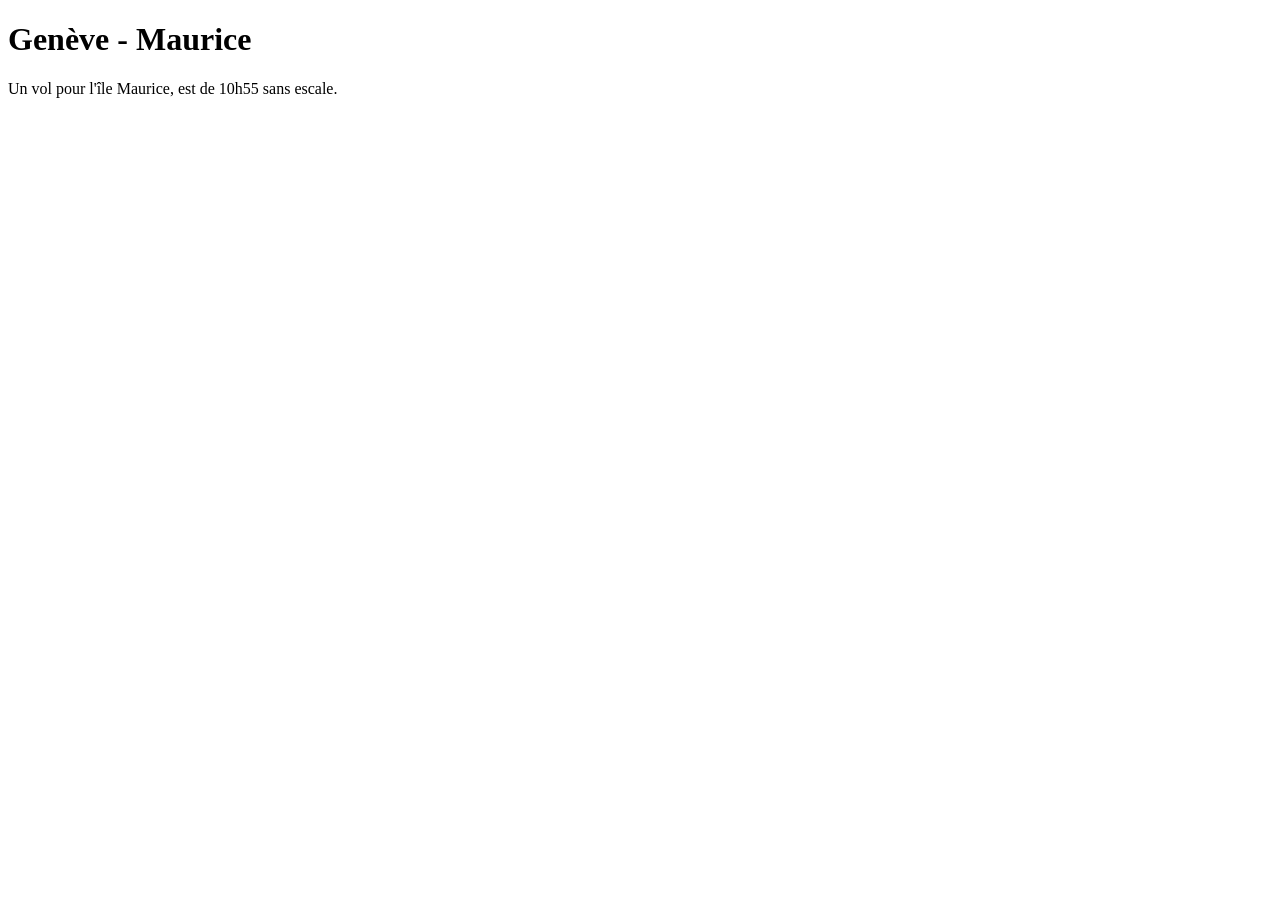
==== allergeneve.html @ 085deb08 "Création de la page pour le vol Genève - Maurice, modification des pages, et création du MD" ====
<!DOCTYPE html>
<html lang="en">
<head>
    <meta charset="UTF-8">
    <meta name="viewport" content="width=device-width, initial-scale=1.0">
    <title>Genève - Île Maurice</title>
</head>
<body>
  <h1>Genève - Maurice</h1>
  <p>Un vol pour l'île Maurice, est de 10h55 sans escale.</p>
</body>
</html>
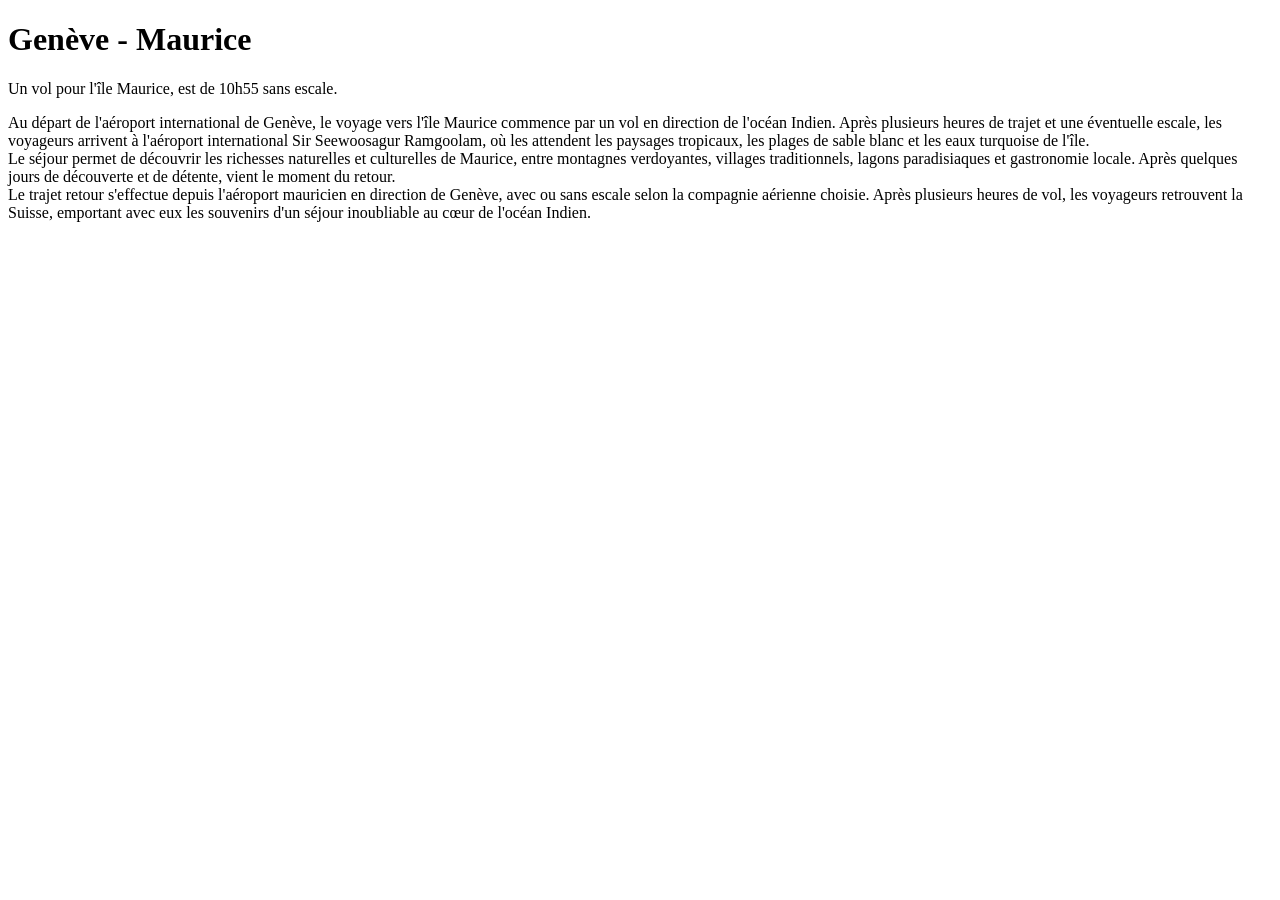
==== commit 37507ffe: "progression1" ====
--- a/allergeneve.html
+++ b/allergeneve.html
@@ -8,5 +8,12 @@
 <body>
   <h1>Genève - Maurice</h1>
   <p>Un vol pour l'île Maurice, est de 10h55 sans escale.</p>
+  
+  <p>Au départ de l'aéroport international de Genève, le voyage vers l'île Maurice commence par un vol en direction de l'océan Indien. Après plusieurs heures de trajet et une éventuelle escale, les voyageurs arrivent à l'aéroport international Sir Seewoosagur Ramgoolam, où les attendent les paysages tropicaux, les plages de sable blanc et les eaux turquoise de l'île.
+<br>
+Le séjour permet de découvrir les richesses naturelles et culturelles de Maurice, entre montagnes verdoyantes, villages traditionnels, lagons paradisiaques et gastronomie locale. Après quelques jours de découverte et de détente, vient le moment du retour.
+<br>
+Le trajet retour s'effectue depuis l'aéroport mauricien en direction de Genève, avec ou sans escale selon la compagnie aérienne choisie. Après plusieurs heures de vol, les voyageurs retrouvent la Suisse, emportant avec eux les souvenirs d'un séjour inoubliable au cœur de l'océan Indien.</p>
+
 </body>
 </html>
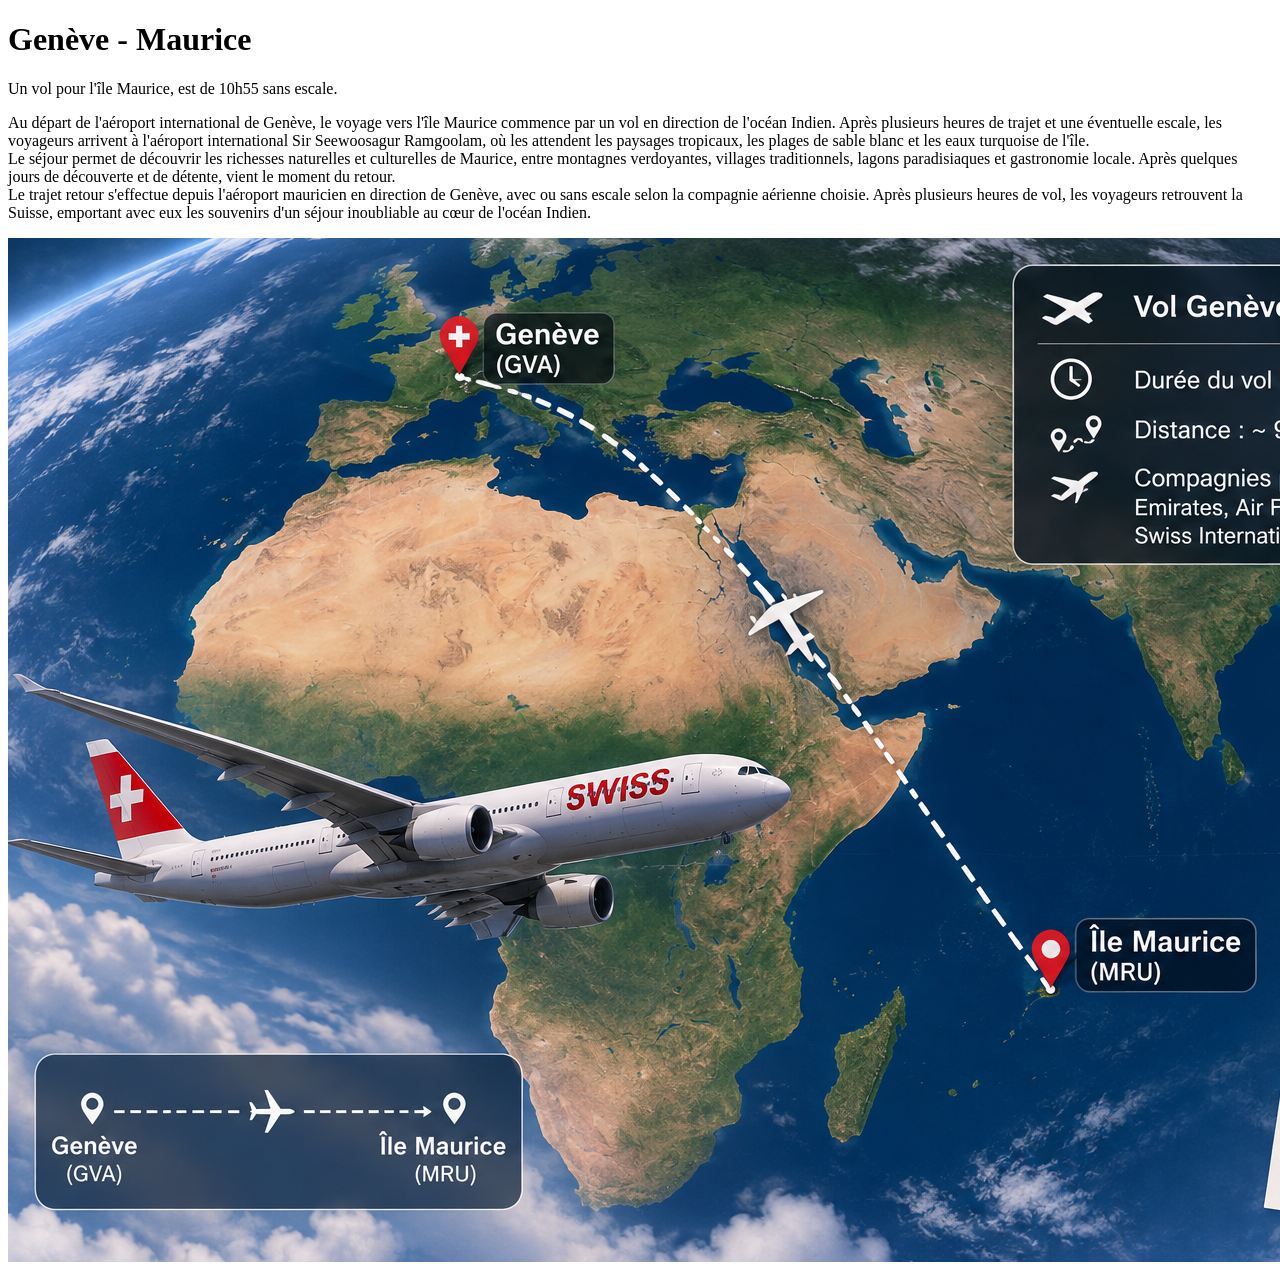
==== commit 9386ed7d: "progression2" ====
--- a/allergeneve.html
+++ b/allergeneve.html
@@ -4,6 +4,7 @@
     <meta charset="UTF-8">
     <meta name="viewport" content="width=device-width, initial-scale=1.0">
     <title>Genève - Île Maurice</title>
+    <link rel="stylesheet" href="../projet-git-region/css/style.css">
 </head>
 <body>
   <h1>Genève - Maurice</h1>
@@ -14,6 +15,6 @@
 Le séjour permet de découvrir les richesses naturelles et culturelles de Maurice, entre montagnes verdoyantes, villages traditionnels, lagons paradisiaques et gastronomie locale. Après quelques jours de découverte et de détente, vient le moment du retour.
 <br>
 Le trajet retour s'effectue depuis l'aéroport mauricien en direction de Genève, avec ou sans escale selon la compagnie aérienne choisie. Après plusieurs heures de vol, les voyageurs retrouvent la Suisse, emportant avec eux les souvenirs d'un séjour inoubliable au cœur de l'océan Indien.</p>
-
+<img src="Sans titre.png" alt="ile maurice">
 </body>
 </html>
